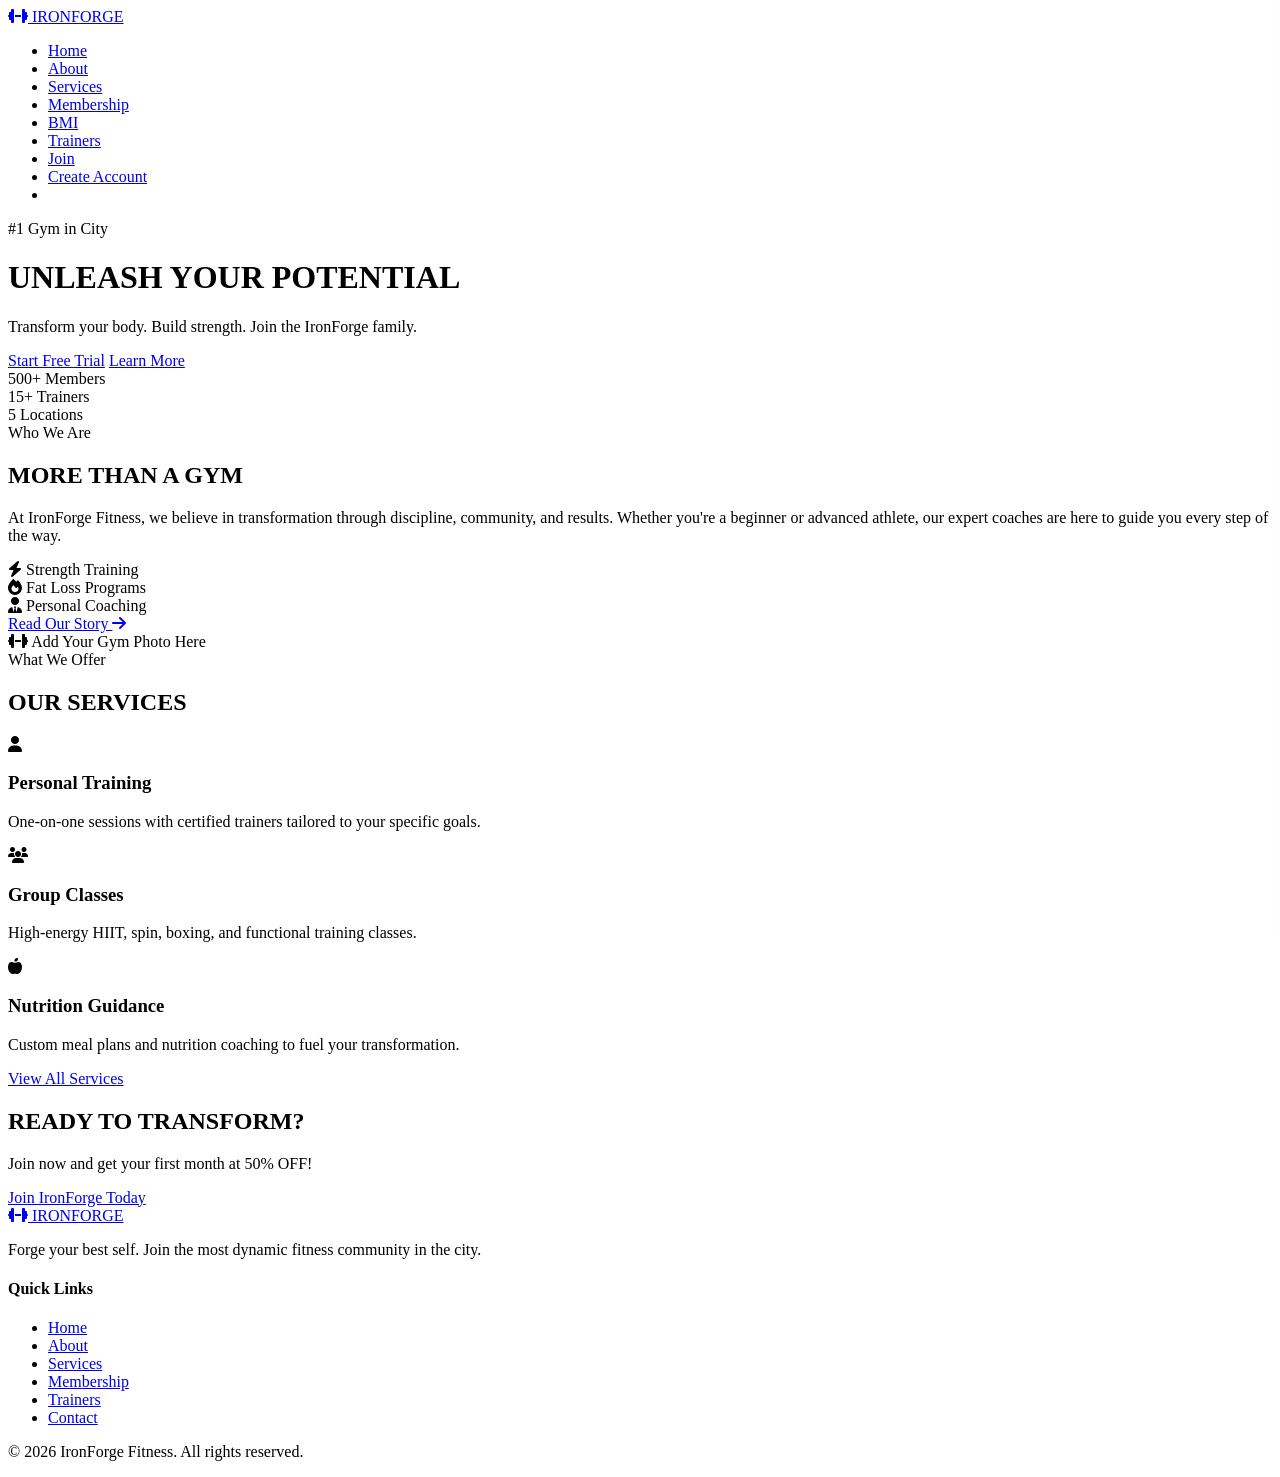
==== index.html @ 914ae029 "Add files via upload" ====
<!DOCTYPE html>
<html lang="en">

<head>
    <meta charset="UTF-8">
    <meta name="viewport" content="width=device-width, initial-scale=1.0">
    <title>IronForge Fitness | Transform Your Body</title>

    <link rel="stylesheet" href="css/style.css">
    <link rel="stylesheet" href="css/responsive.css">
    <link rel="stylesheet" href="css/animations.css">

    <link href="https://fonts.googleapis.com/css2?family=Montserrat:wght@400;600;700;800;900&family=Oswald:wght@400;500;600;700&display=swap" rel="stylesheet">

    <link rel="stylesheet" href="https://cdnjs.cloudflare.com/ajax/libs/font-awesome/6.4.0/css/all.min.css">
</head>

<body>

    <!-- Navigation -->
    <nav class="navbar">
        <div class="container">
            <a href="index.html" class="logo">
                <i class="fas fa-dumbbell"></i> IRONFORGE
            </a>

            <ul class="nav-links">


                <li><a href="index.html" class="active">Home</a></li>
                <li><a href="about.html">About</a></li>
                <li><a href="services.html">Services</a></li>
                <li><a href="membership.html">Membership</a></li>
                <li><a href="bmi.html">BMI</a></li>
                <li><a href="trainers.html">Trainers</a></li>
                <li><a href="contact.html" class="btn-nav">Join</a></li>
                <li><a href="create-account.html">Create Account</a></li>

                 <li>
        <img id="profileCircle"
             style="width:40px;height:40px;border-radius:50%;display:none;cursor:pointer;">
    </li>
            </ul>

            <div class="hamburger">
                <span></span>
                <span></span>
                <span></span>
            </div>
        </div>
    </nav>

    <!-- Hero Section -->
    <header class="hero">
        <div class="hero-overlay"></div>

        <div class="container">
            <div class="hero-content">
                <span class="hero-badge">#1 Gym in City</span>

                <h1 class="hero-title">
                    UNLEASH YOUR <span class="highlight">POTENTIAL</span>
                </h1>

                <p class="hero-subtitle">
                    Transform your body. Build strength. Join the IronForge family.
                </p>

                <div class="hero-buttons">
                    <a href="membership.html" class="btn-primary">Start Free Trial</a>
                    <a href="about.html" class="btn-secondary">Learn More</a>
                </div>

                <div class="hero-stats">
                    <div class="stat">
                        <span class="stat-number">500+</span>
                        <span class="stat-label">Members</span>
                    </div>

                    <div class="stat">
                        <span class="stat-number">15+</span>
                        <span class="stat-label">Trainers</span>
                    </div>

                    <div class="stat">
                        <span class="stat-number">5</span>
                        <span class="stat-label">Locations</span>
                    </div>
                </div>
            </div>
        </div>
    </header>

    <!-- About Preview -->
    <section class="about-preview">
        <div class="container">
            <div class="about-grid">

                <div class="about-content">
                    <span class="section-tag">Who We Are</span>
                    <h2>MORE THAN A GYM</h2>

                    <p>
                        At IronForge Fitness, we believe in transformation through discipline,
                        community, and results. Whether you're a beginner or advanced athlete,
                        our expert coaches are here to guide you every step of the way.
                    </p>

                    <div class="about-features">
                        <div class="feature">
                            <i class="fas fa-bolt"></i>
                            <span>Strength Training</span>
                        </div>

                        <div class="feature">
                            <i class="fas fa-fire"></i>
                            <span>Fat Loss Programs</span>
                        </div>

                        <div class="feature">
                            <i class="fas fa-user-tie"></i>
                            <span>Personal Coaching</span>
                        </div>
                    </div>

                    <a href="about.html" class="btn-text">
                        Read Our Story <i class="fas fa-arrow-right"></i>
                    </a>
                </div>

                <div class="about-image">
                    <div class="image-frame">
                        <div class="image-placeholder">
                            <i class="fas fa-dumbbell"></i>
                            <span>Add Your Gym Photo Here</span>
                        </div>
                    </div>
                </div>

            </div>
        </div>
    </section>

    <!-- Services Preview -->
    <section class="services-preview">
        <div class="container">

            <div class="section-header">
                <span class="section-tag">What We Offer</span>
                <h2>OUR SERVICES</h2>
            </div>

            <div class="services-grid">

                <div class="service-card">
                    <div class="service-icon">
                        <i class="fas fa-user"></i>
                    </div>
                    <h3>Personal Training</h3>
                    <p>One-on-one sessions with certified trainers tailored to your specific goals.</p>
                </div>

                <div class="service-card">
                    <div class="service-icon">
                        <i class="fas fa-users"></i>
                    </div>
                    <h3>Group Classes</h3>
                    <p>High-energy HIIT, spin, boxing, and functional training classes.</p>
                </div>

                <div class="service-card">
                    <div class="service-icon">
                        <i class="fas fa-apple-alt"></i>
                    </div>
                    <h3>Nutrition Guidance</h3>
                    <p>Custom meal plans and nutrition coaching to fuel your transformation.</p>
                </div>

            </div>

            <div class="services-cta">
                <a href="services.html" class="btn-primary">View All Services</a>
            </div>

        </div>
    </section>

    <!-- CTA Banner -->
    <section class="cta-banner">
        <div class="container">
            <div class="cta-content">
                <h2>READY TO TRANSFORM?</h2>
                <p>Join now and get your first month at 50% OFF!</p>
                <a href="membership.html" class="btn-primary btn-large">
                    Join IronForge Today
                </a>
            </div>
        </div>
    </section>

    <!-- Footer -->
    <footer class="footer">
        <div class="container">

            <div class="footer-grid">

                <div class="footer-brand">
                    <a href="index.html" class="logo">
                        <i class="fas fa-dumbbell"></i> IRONFORGE
                    </a>
                    <p>Forge your best self. Join the most dynamic fitness community in the city.</p>
                </div>

                <div class="footer-links">
                    <h4>Quick Links</h4>
                    <ul>
                        <li><a href="index.html">Home</a></li>
                        <li><a href="about.html">About</a></li>
                        <li><a href="services.html">Services</a></li>
                        <li><a href="membership.html">Membership</a></li>
                        <li><a href="trainers.html">Trainers</a></li>
                        
                        <li><a href="contact.html">Contact</a></li>
                    </ul>
                </div>

            </div>

            <div class="footer-bottom">
                <p>&copy; 2026 IronForge Fitness. All rights reserved.</p>
            </div>

        </div>
    </footer>
<script>
window.onload = function(){

    let pic = localStorage.getItem("profilePic");
    let profile = document.getElementById("profileCircle");

    if(pic && profile){
        profile.src = pic;
        profile.style.display = "block";

        profile.onclick = function(){
            openPanel();
        }
    }
}

function openPanel(){
    document.getElementById("profilePanel").style.right = "0";

    document.getElementById("panelImage").src = localStorage.getItem("profilePic");
    document.getElementById("panelName").innerText = localStorage.getItem("name");
    document.getElementById("panelGender").innerText = localStorage.getItem("gender");
    document.getElementById("panelAge").innerText = localStorage.getItem("age");
    document.getElementById("panelWeight").innerText = localStorage.getItem("weight");
    document.getElementById("panelHeight").innerText = localStorage.getItem("height");
}

function closePanel(){
    document.getElementById("profilePanel").style.left = "-350px";
}
</script>
<!-- Profile Side Panel -->
<div id="profilePanel" style="
    position:fixed;
    top:0;
    right:-350px;
    width:300px;
    height:100%;
    background:#b24f77;
    color:white;
    padding:20px;
    transition:0.4s;
    box-shadow: 2px 0 10px rgba(0,0,0,0.5);
    z-index:1000;
">

    <h2 style="margin-bottom:20px;">My Profile</h2>

    <img id="panelImage" 
         style="width:200px;height:200px;border-radius:50%;display:block;margin-bottom:15px;">

    <p><strong>Name:</strong> <span id="panelName"></span></p>
    <p><strong>Gender:</strong> <span id="panelGender"></span></p>
    <p><strong>Age:</strong> <span id="panelAge"></span></p>
    <p><strong>Weight:</strong> <span id="panelWeight"></span></p>
    <p><strong>Height:</strong> <span id="panelHeight"></span></p>

    <br>
    <button onclick="closePanel()" 
        style="padding:8px 15px;background:rgb(228, 92, 92);border:none;color:white;cursor:pointer;">
        Close
    </button>
</div>
</body>
</html>
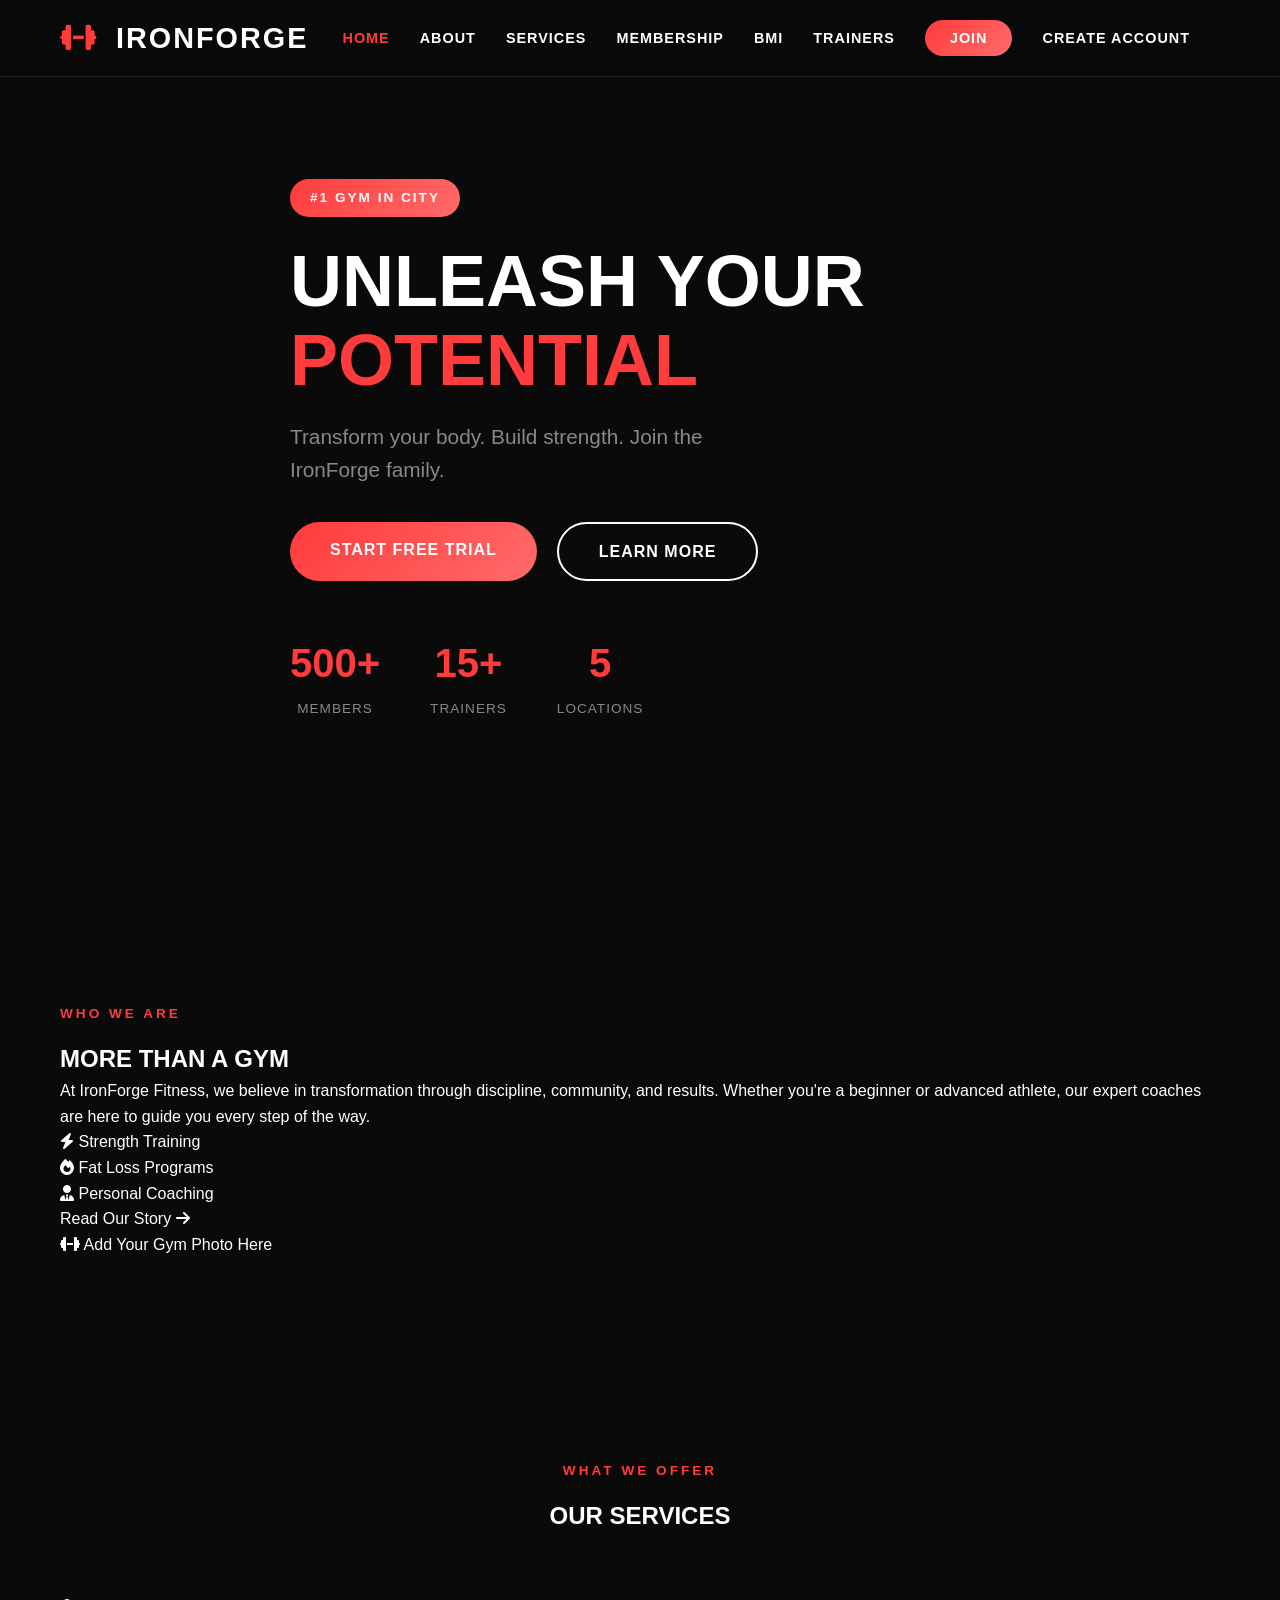
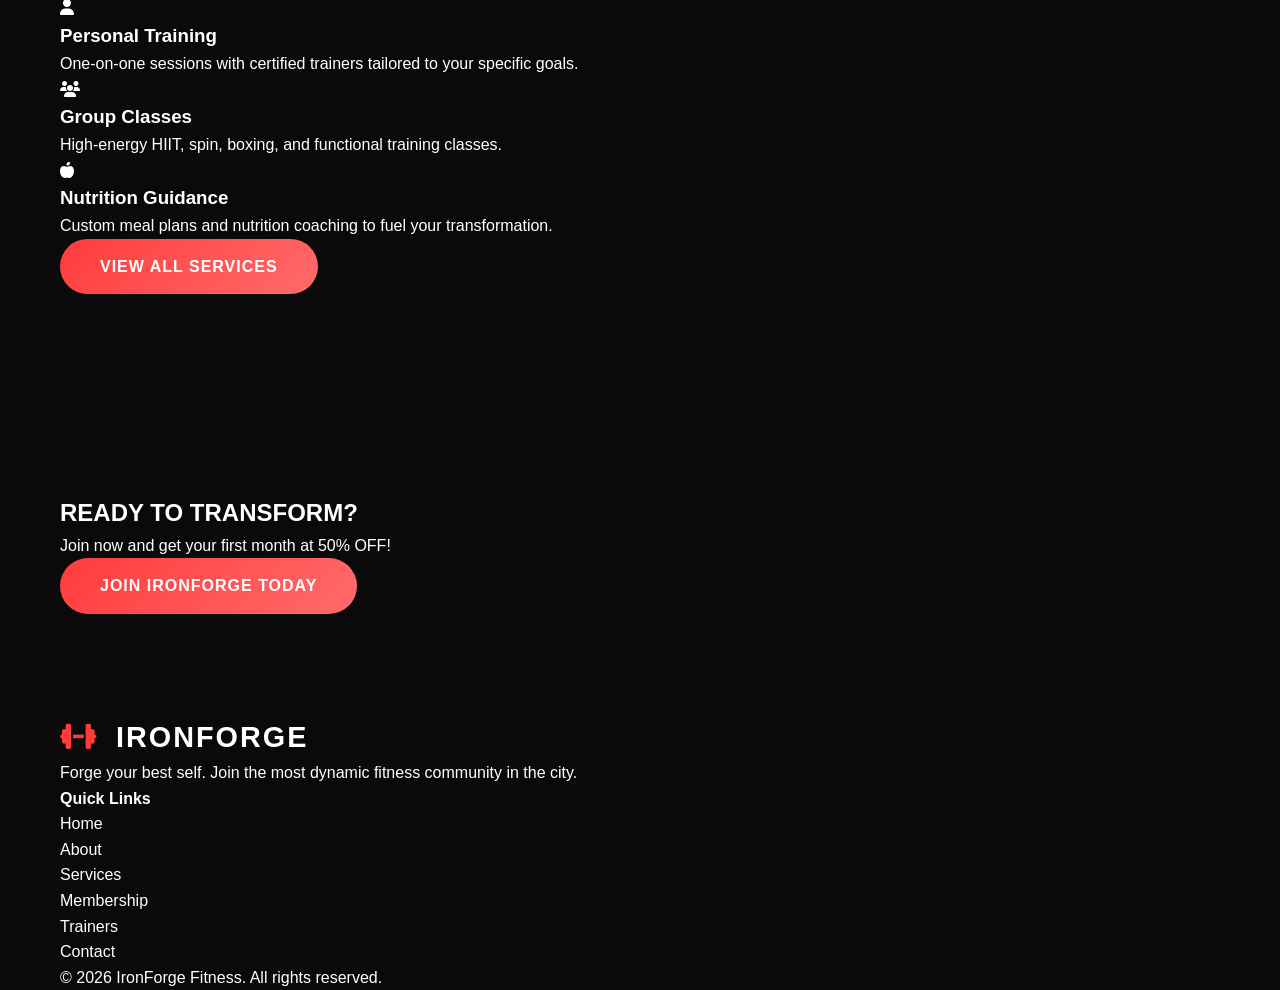
==== commit 2401b675: "Fix HTML encoding issues in index.html" ====
--- a/index.html
+++ b/index.html
@@ -6,9 +6,9 @@
     <meta name="viewport" content="width=device-width, initial-scale=1.0">
     <title>IronForge Fitness | Transform Your Body</title>
 
-    <link rel="stylesheet" href="css/style.css">
-    <link rel="stylesheet" href="css/responsive.css">
-    <link rel="stylesheet" href="css/animations.css">
+    <link rel="stylesheet" href="style.css">
+    <link rel="stylesheet" href="responsive.css">
+    <link rel="stylesheet" href="animations.css">
 
     <link href="https://fonts.googleapis.com/css2?family=Montserrat:wght@400;600;700;800;900&family=Oswald:wght@400;500;600;700&display=swap" rel="stylesheet">
 
@@ -296,4 +296,4 @@
     </button>
 </div>
 </body>
-</html>+</html>
--- a/style.css
+++ b/style.css
@@ -0,0 +1,399 @@
+/* ========================================
+   IRONFORGE FITNESS - Main Styles
+   ======================================== */
+
+/* CSS Variables */
+:root {
+    --primary: #FF3B3B;
+    --primary-dark: #cc2f2f;
+    --secondary: #00D4FF;
+    --dark: #0a0a0a;
+    --dark-light: #1a1a1a;
+    --dark-lighter: #252525;
+    --white: #ffffff;
+    --gray: #888888;
+    --gray-light: #f5f5f5;
+    --gradient: linear-gradient(135deg, #FF3B3B 0%, #ff6b6b 100%);
+    --shadow: 0 10px 30px rgba(0, 0, 0, 0.3);
+    --transition: all 0.3s ease;
+}
+
+/* Reset */
+* {
+    margin: 0;
+    padding: 0;
+    box-sizing: border-box;
+}
+
+html {
+    scroll-behavior: smooth;
+}
+
+body {
+    font-family: 'Montserrat', sans-serif;
+    background-color: var(--dark);
+    color: var(--white);
+    line-height: 1.6;
+    overflow-x: hidden;
+}
+
+a {
+    text-decoration: none;
+    color: inherit;
+}
+
+ul {
+    list-style: none;
+}
+
+img {
+    max-width: 100%;
+    height: auto;
+}
+
+/* Container */
+.container {
+    max-width: 1200px;
+    margin: 0 auto;
+    padding: 0 20px;
+}
+
+/* ========================================
+   NAVIGATION
+   ======================================== */
+
+.navbar {
+    position: fixed;
+    top: 0;
+    left: 0;
+    width: 100%;
+    background: rgba(10, 10, 10, 0.95);
+    backdrop-filter: blur(10px);
+    z-index: 1000;
+    padding: 15px 0;
+    border-bottom: 1px solid rgba(255, 255, 255, 0.1);
+}
+
+.navbar .container {
+    display: flex;
+    justify-content: space-between;
+    align-items: center;
+}
+
+.logo {
+    font-family: 'Oswald', sans-serif;
+    font-size: 1.8rem;
+    font-weight: 700;
+    color: var(--white);
+    letter-spacing: 2px;
+}
+
+.logo i {
+    color: var(--primary);
+    margin-right: 8px;
+}
+
+.nav-links {
+    display: flex;
+    align-items: center;
+    gap: 30px;
+}
+
+.nav-links a {
+    font-weight: 600;
+    font-size: 0.9rem;
+    text-transform: uppercase;
+    letter-spacing: 1px;
+    transition: var(--transition);
+    position: relative;
+}
+
+.nav-links a:not(.btn-nav):hover {
+    color: var(--primary);
+}
+
+.nav-links a.active {
+    color: var(--primary);
+}
+
+.btn-nav {
+    background: var(--gradient);
+    padding: 10px 25px;
+    border-radius: 50px;
+    color: var(--white) !important;
+    font-weight: 700;
+}
+
+.btn-nav:hover {
+    transform: translateY(-2px);
+    box-shadow: 0 5px 20px rgba(255, 59, 59, 0.4);
+}
+
+/* Hamburger Menu */
+.hamburger {
+    display: none;
+    flex-direction: column;
+    gap: 5px;
+    cursor: pointer;
+}
+
+.hamburger span {
+    width: 25px;
+    height: 3px;
+    background: var(--white);
+    transition: var(--transition);
+}
+
+/* ========================================
+   HERO SECTION
+   ======================================== */
+
+.hero {
+    height: 100vh;
+    position: relative;
+    display: flex;
+    align-items: center;
+    background: url('../image/hero-gym.jpg') center/cover no-repeat;
+}
+
+.hero-overlay {
+    position: absolute;
+    top: 0;
+    left: 0;
+    width: 100%;
+    height: 100%;
+    background: linear-gradient(135deg, rgba(10, 10, 10, 0.9) 0%, rgba(10, 10, 10, 0.7) 100%);
+}
+
+.hero-content {
+    position: relative;
+    z-index: 2;
+    max-width: 700px;
+}
+
+.hero-badge {
+    display: inline-block;
+    background: var(--gradient);
+    padding: 8px 20px;
+    border-radius: 50px;
+    font-size: 0.85rem;
+    font-weight: 700;
+    text-transform: uppercase;
+    letter-spacing: 2px;
+    margin-bottom: 25px;
+}
+
+.hero-title {
+    font-family: 'Oswald', sans-serif;
+    font-size: 4.5rem;
+    font-weight: 700;
+    line-height: 1.1;
+    text-transform: uppercase;
+    margin-bottom: 20px;
+}
+
+.hero-title .highlight {
+    color: var(--primary);
+    position: relative;
+}
+
+.hero-subtitle {
+    font-size: 1.3rem;
+    color: var(--gray);
+    margin-bottom: 35px;
+    max-width: 500px;
+}
+
+.hero-buttons {
+    display: flex;
+    gap: 20px;
+    margin-bottom: 50px;
+}
+
+.btn-primary {
+    display: inline-block;
+    background: var(--gradient);
+    color: var(--white);
+    padding: 15px 40px;
+    border-radius: 50px;
+    font-weight: 700;
+    text-transform: uppercase;
+    letter-spacing: 1px;
+    transition: var(--transition);
+    border: none;
+    cursor: pointer;
+}
+
+.btn-primary:hover {
+    transform: translateY(-3px);
+    box-shadow: 0 10px 30px rgba(255, 59, 59, 0.4);
+}
+
+.btn-secondary {
+    display: inline-block;
+    background: transparent;
+    color: var(--white);
+    padding: 15px 40px;
+    border-radius: 50px;
+    font-weight: 700;
+    text-transform: uppercase;
+    letter-spacing: 1px;
+    border: 2px solid var(--white);
+    transition: var(--transition);
+}
+
+.btn-secondary:hover {
+    background: var(--white);
+    color: var(--dark);
+}
+
+.hero-stats {
+    display: flex;
+    gap: 50px;
+}
+
+.stat {
+    text-align: center;
+}
+
+.stat-number {
+    display: block;
+    font-family: 'Oswald', sans-serif;
+    font-size: 2.5rem;
+    font-weight: 700;
+    color: var(--primary);
+}
+
+.stat-label {
+    font-size: 0.85rem;
+    color: var(--gray);
+    text-transform: uppercase;
+    letter-spacing: 1px;
+}
+
+/* ========================================
+   SECTIONS GENERAL
+   ======================================== */
+
+section {
+    padding: 100px 0;
+}
+
+.section-header {
+    text-align: center;
+    margin-bottom: 60px;
+}
+
+.section-tag {
+    display: inline-block;
+    color: var(--primary);
+    font-weight: 700;
+    text-transform: uppercase;
+    letter-spacing: 3px;
+    font-size: 0.85rem;
+    margin-bottom: 15px;
+}
+
+.section-header h2 {
+    font-family: 'Oswald',
+    
+}
+.service-image {
+    width: 100%;
+    height: 180px;
+    margin: 15px 0;
+    border-radius: 10px;
+    overflow: hidden;
+}
+
+.service-image img {
+    width: 100%;
+    height: 100%;
+    object-fit: cover;
+}
+.phonepe-box{
+margin-top:15px;
+text-align:left;
+padding-left:15px;
+}
+
+.phonepe-box img{
+width:120px;
+margin:10px 0;
+}
+
+.pay-btn{
+background:#5f259f;
+color:white;
+padding:8px 15px;
+border-radius:5px;
+text-decoration:none;
+display:inline-block;
+}
+/* SERVICE ROW LAYOUT */
+
+.service-row{
+display:flex;
+align-items:center;
+justify-content:space-between;
+gap:40px;
+margin-bottom:80px;
+}
+.service-card{
+width:50%;
+}
+
+.service-text h3{
+margin-top:10px;
+font-size:28px;
+}
+
+.service-text ul{
+margin-top:15px;
+padding-left:20px;
+}
+
+
+.service-text{
+width: 50%;
+}
+
+.service-image{
+width: 50%;
+text-align: right;  /* pushes image to right */
+}
+
+.service-image img{
+width:420px;
+max-width:100%;
+border-radius:12px;
+
+}
+.bmi-section{
+padding:60px;
+text-align:center;
+background:#111;
+color:white;
+}
+
+.bmi-box{
+max-width:400px;
+margin:auto;
+}
+
+.bmi-box input{
+width:100%;
+padding:10px;
+margin:10px 0;
+border-radius:5px;
+border:none;
+}
+
+.bmi-box button{
+padding:10px 20px;
+background:#ff4c29;
+color:white;
+border:none;
+cursor:pointer;
+}
+
--- a/responsive.css
+++ b/responsive.css
@@ -0,0 +1,87 @@
+/* Responsive Styles */
+
+@media (max-width: 1024px) {
+    .hero-title {
+        font-size: 3.5rem;
+    }
+    
+    .about-grid {
+        grid-template-columns: 1fr;
+    }
+    
+    .footer-grid {
+        grid-template-columns: repeat(2, 1fr);
+    }
+}
+
+@media (max-width: 768px) {
+    .navbar .container {
+        flex-wrap: wrap;
+    }
+    
+    .hamburger {
+        display: flex;
+    }
+    
+    .nav-links {
+        display: none;
+        width: 100%;
+        flex-direction: column;
+        padding: 20px 0;
+    }
+    
+    .nav-links.active {
+        display: flex;
+    }
+    
+    .hero-title {
+        font-size: 2.5rem;
+    }
+    
+    .hero-subtitle {
+        font-size: 1rem;
+    }
+    
+    .hero-buttons {
+        flex-direction: column;
+    }
+    
+    .hero-stats {
+        flex-wrap: wrap;
+        gap: 30px;
+    }
+    
+    section {
+        padding: 60px 0;
+    }
+    
+    .section-header h2 {
+        font-size: 2rem;
+    }
+    
+    .services-grid,
+    .pricing-grid,
+    .trainer-grid {
+        grid-template-columns: 1fr;
+    }
+    
+    .footer-grid {
+        grid-template-columns: 1fr;
+    }
+}
+
+@media (max-width: 480px) {
+    .hero-title {
+        font-size: 2rem;
+    }
+    
+    .btn-primary,
+    .btn-secondary {
+        padding: 12px 30px;
+        font-size: 0.9rem;
+    }
+    
+    .hero-stats {
+        justify-content: center;
+    }
+}
